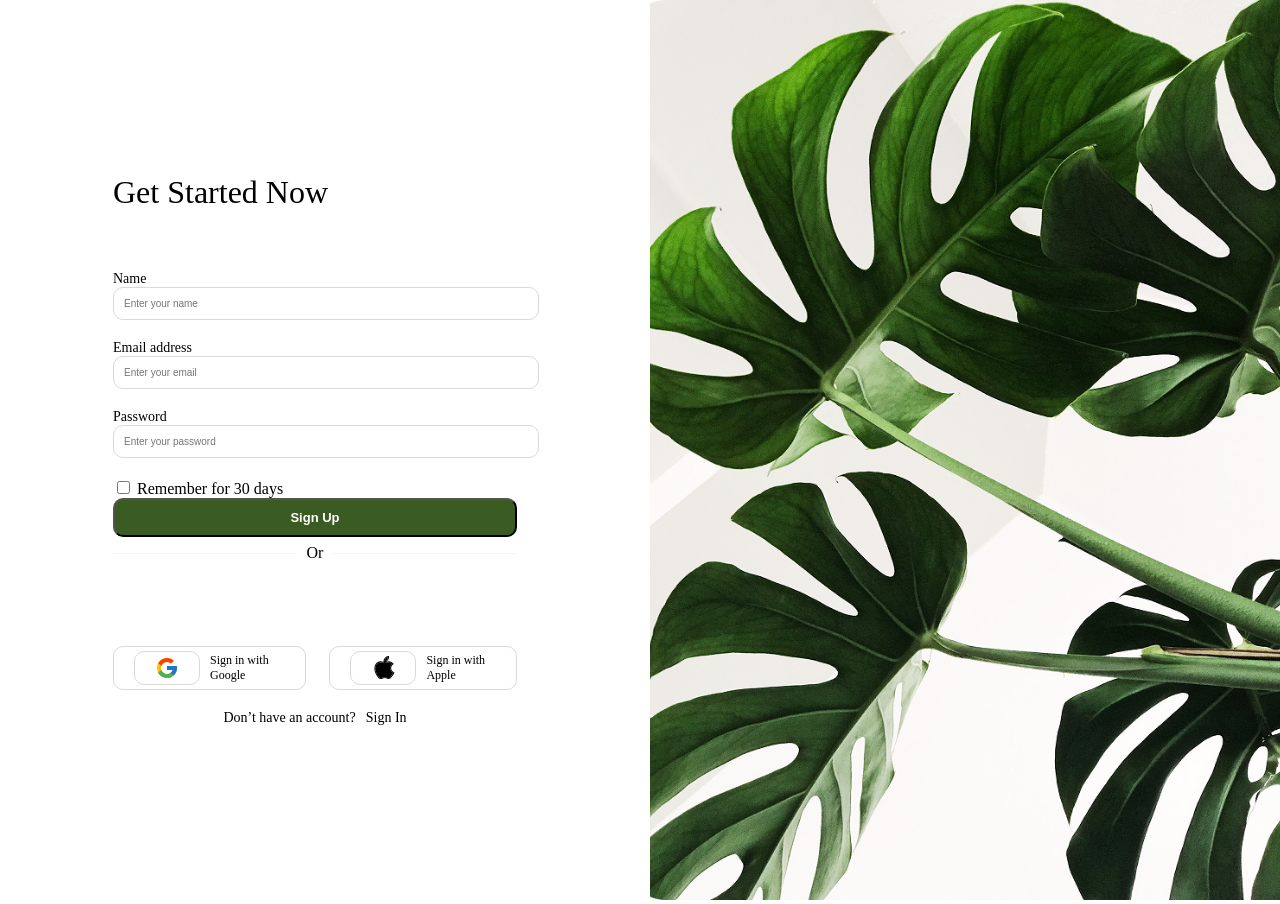
==== index.html @ 3b07dc98 "First commit" ====
<!doctype html>
<html lang="en">
  <head>
    <meta charset="UTF-8" />
    <meta name="viewport" content="width=device-width, initial-scale=1.0" />
    <title>Document</title>
    <!-- import styles -->
    <link rel="stylesheet" href="styles.css" />
  </head>
  <body>
    <div class="auth-container">
      <div class="auth-left">
        <div class="heading">Get Started Now</div>
        <div class="form">
          <div class="form-name">
            <div class="form-label">Name</div>
            <input type="text" placeholder="Enter your name" />
          </div>
          <div class="form-email">
            <div class="form-label">Email address</div>
            <input type="email" placeholder="Enter your email" />
          </div>
          <div class="form-password">
            <div class="form-label">Password</div>
            <input type="password" placeholder="Enter your password" />
          </div>
          <div class="form-remember">
            <input type="checkbox" id="terms" />
            <label for="terms">Remember for 30 days</label>
          </div>
        </div>
        <div class="form-button">
          <button>Sign Up</button>
        </div>
        <div class="form-or">
          <div class="form-or-line"></div>
          <div class="form-or-text">Or</div>
          <div class="form-or-line"></div>
        </div>
        <div class="form-social">
          <div class="form-icons">
            <div class="form-icon">
              <div class="form-icon">
                <img src="images/icon_google.svg" alt="">
              </div>
              <div class="form-icon-text">Sign in with Google</div>
            </div>
            <div class="form-icon">
              <div class="form-icon">
                <img src="images/icon_apple.svg" alt="">
              </div>
              <div class="form-icon-text">Sign in with Apple</div>
            </div>
          </div>
          <div class="form-signin">
            <div>Don’t have an account?</div>
            <div>Sign In</div>
          </div>
        </div>
      </div>
      <div class="auth-right">
        <img src="images/background_auth.png" alt="Logo" width="100" />
      </div>
    </div>
  </body>
</html>
---- styles.css ----
.auth-container{
    display: grid;
    grid-template-columns: 1fr 1fr;
    gap: 20px;
    height: 100vh;
}
.heading{
    font-size: 32px;
    font-weight: medium;
    margin-bottom: 60px;
}
.form-label{
    font-size: 14px;
    font-style: medium;
}
.form-name input, .form-email input, .form-password input {
    border: 1px solid #D9D9D9;
    border-radius: 10px;
    padding: 10px ;
    width: 100%;
    font-size: 10px;
}
.form{
    display: flex;
    flex-direction: column;
    gap:20px;
}
.form-remmerber label{
    font-size: 9px;
}
.form-remmerber input{
    width: 10px;
    height: 10px;
    border-radius: 2px;
}
.form-remmerber{
    display: flex;
    align-items: center;
    margin-bottom: 20px;
}
.form-button button{
    background: #3a5b22;
    border-radius: 10px;
    padding: 10px ;
    width: 100%;
    color: #FFFFFF;
    font-size: 13px;
    font-weight: bold;
    margin-bottom: 7px;
}
.form-or{
    display: flex;
    align-items: center;
    gap: 10px;
    margin-bottom: 84px;
    font-style: 10px;
}
.form-or-line{
    width: 100%;
    height: 1px;
    background: #f5f5f5;
}   
.form-social{
    display: flex;
    gap: 20px;
    flex-direction: column;
}
.form-icons{
    display: flex;
    gap: 23px;
}
.form-icon{
    display: flex;
    gap: 10px;
    align-items: center;
    border: 1px solid #D9D9D9;
    border-radius: 10px;
    padding: 4px 20px;
    font-size: 12px;
}
.form-signin{
    display: flex;
    gap: 10px;
    font-size: 14px;
    text-align: center;
    align-items: center;
    justify-content: center;
}
.auth-right img{
    width: 100%;
    height: 100%;
    object-fit: cover;
}
.auth-left{
    max-width: 404px;
    display: flex;
    flex-direction: column;
    justify-content: center;
    margin: 0 auto;
}
body{
margin: 0;
}
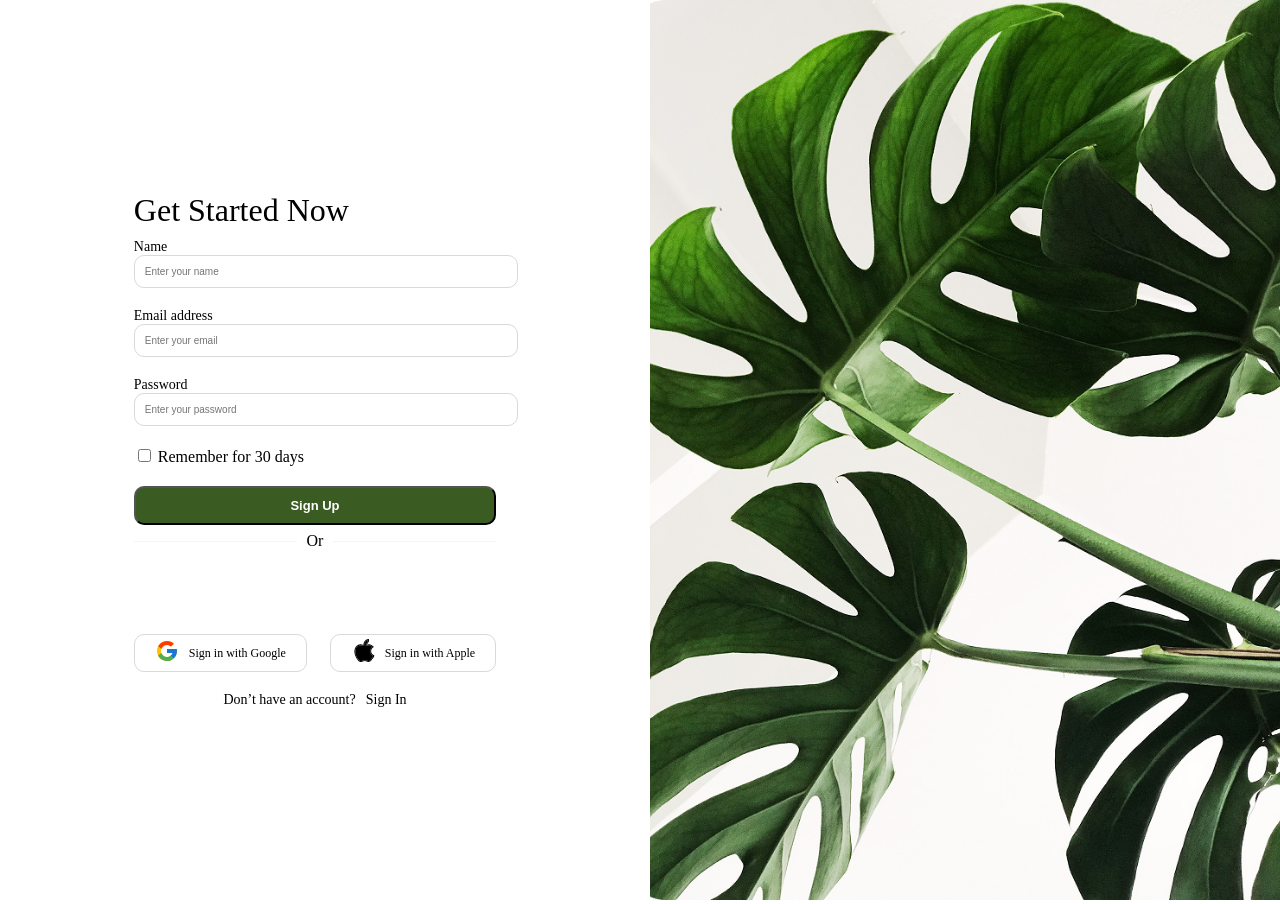
==== commit 1137d407: "Refactor login page and update styles for better layout and spacing" ====
--- a/index.html
+++ b/index.html
@@ -40,13 +40,13 @@
         <div class="form-social">
           <div class="form-icons">
             <div class="form-icon">
-              <div class="form-icon">
+              <div class="form-icon1">
                 <img src="images/icon_google.svg" alt="">
               </div>
               <div class="form-icon-text">Sign in with Google</div>
             </div>
             <div class="form-icon">
-              <div class="form-icon">
+              <div class="form-icon1">
                 <img src="images/icon_apple.svg" alt="">
               </div>
               <div class="form-icon-text">Sign in with Apple</div>
--- a/styles.css
+++ b/styles.css
@@ -3,11 +3,12 @@
     grid-template-columns: 1fr 1fr;
     gap: 20px;
     height: 100vh;
+    
 }
 .heading{
     font-size: 32px;
     font-weight: medium;
-    margin-bottom: 60px;
+    margin-bottom: 10px;
 }
 .form-label{
     font-size: 14px;
@@ -27,6 +28,7 @@
 }
 .form-remmerber label{
     font-size: 9px;
+    margin: 10px;
 }
 .form-remmerber input{
     width: 10px;
@@ -47,6 +49,7 @@
     font-size: 13px;
     font-weight: bold;
     margin-bottom: 7px;
+    margin-top: 20px;
 }
 .form-or{
     display: flex;
@@ -100,4 +103,10 @@
 }
 body{
 margin: 0;
+}
+.heading1{
+    font-size: 16px;
+    font-style: medium;
+    margin-bottom: 60px;
+
 }
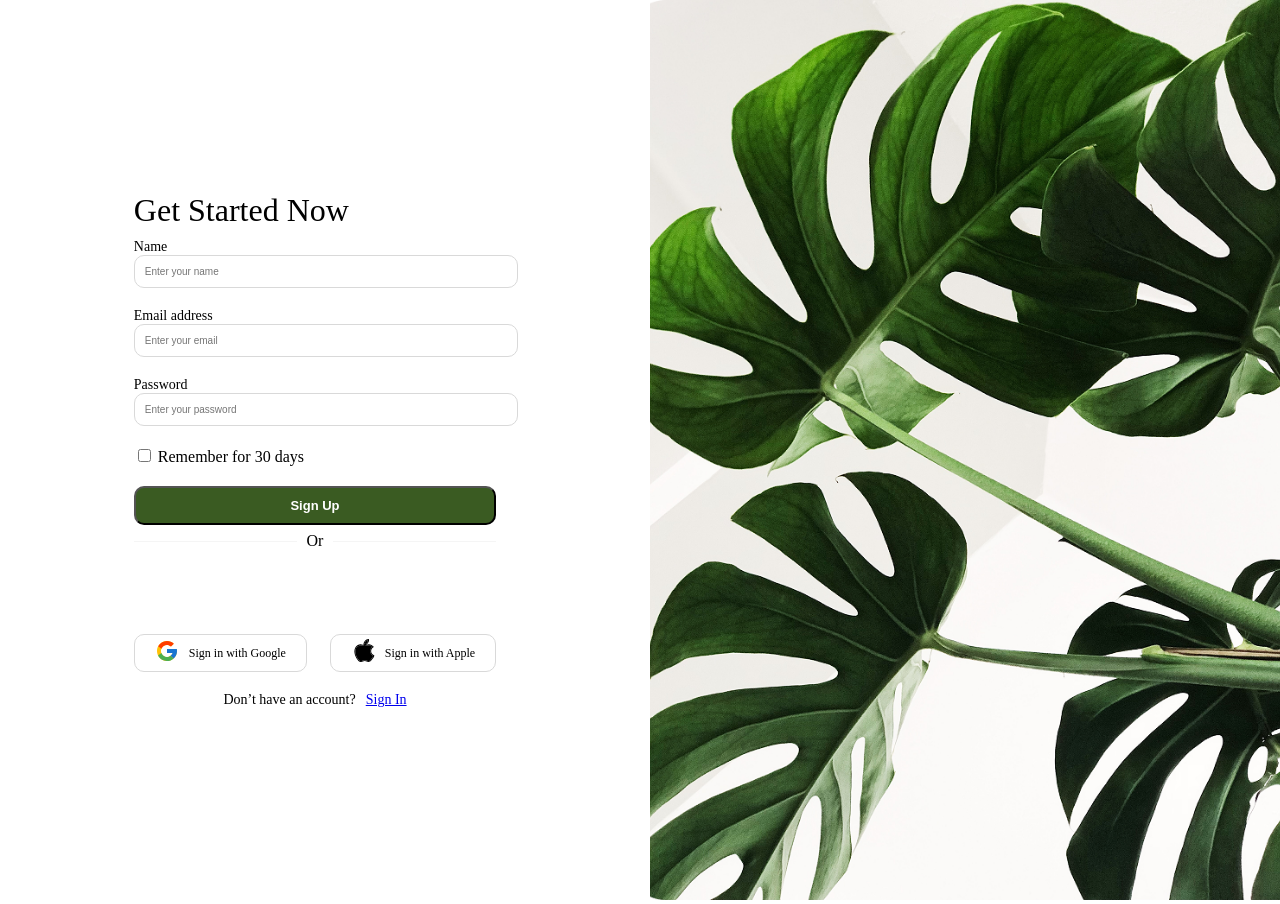
==== commit fe559814: "Add password input field and update sign-in link in forms" ====
--- a/index.html
+++ b/index.html
@@ -22,6 +22,7 @@
           </div>
           <div class="form-password">
             <div class="form-label">Password</div>
+            
             <input type="password" placeholder="Enter your password" />
           </div>
           <div class="form-remember">
@@ -54,7 +55,7 @@
           </div>
           <div class="form-signin">
             <div>Don’t have an account?</div>
-            <div>Sign In</div>
+            <a href="login.html">Sign In</a>
           </div>
         </div>
       </div>
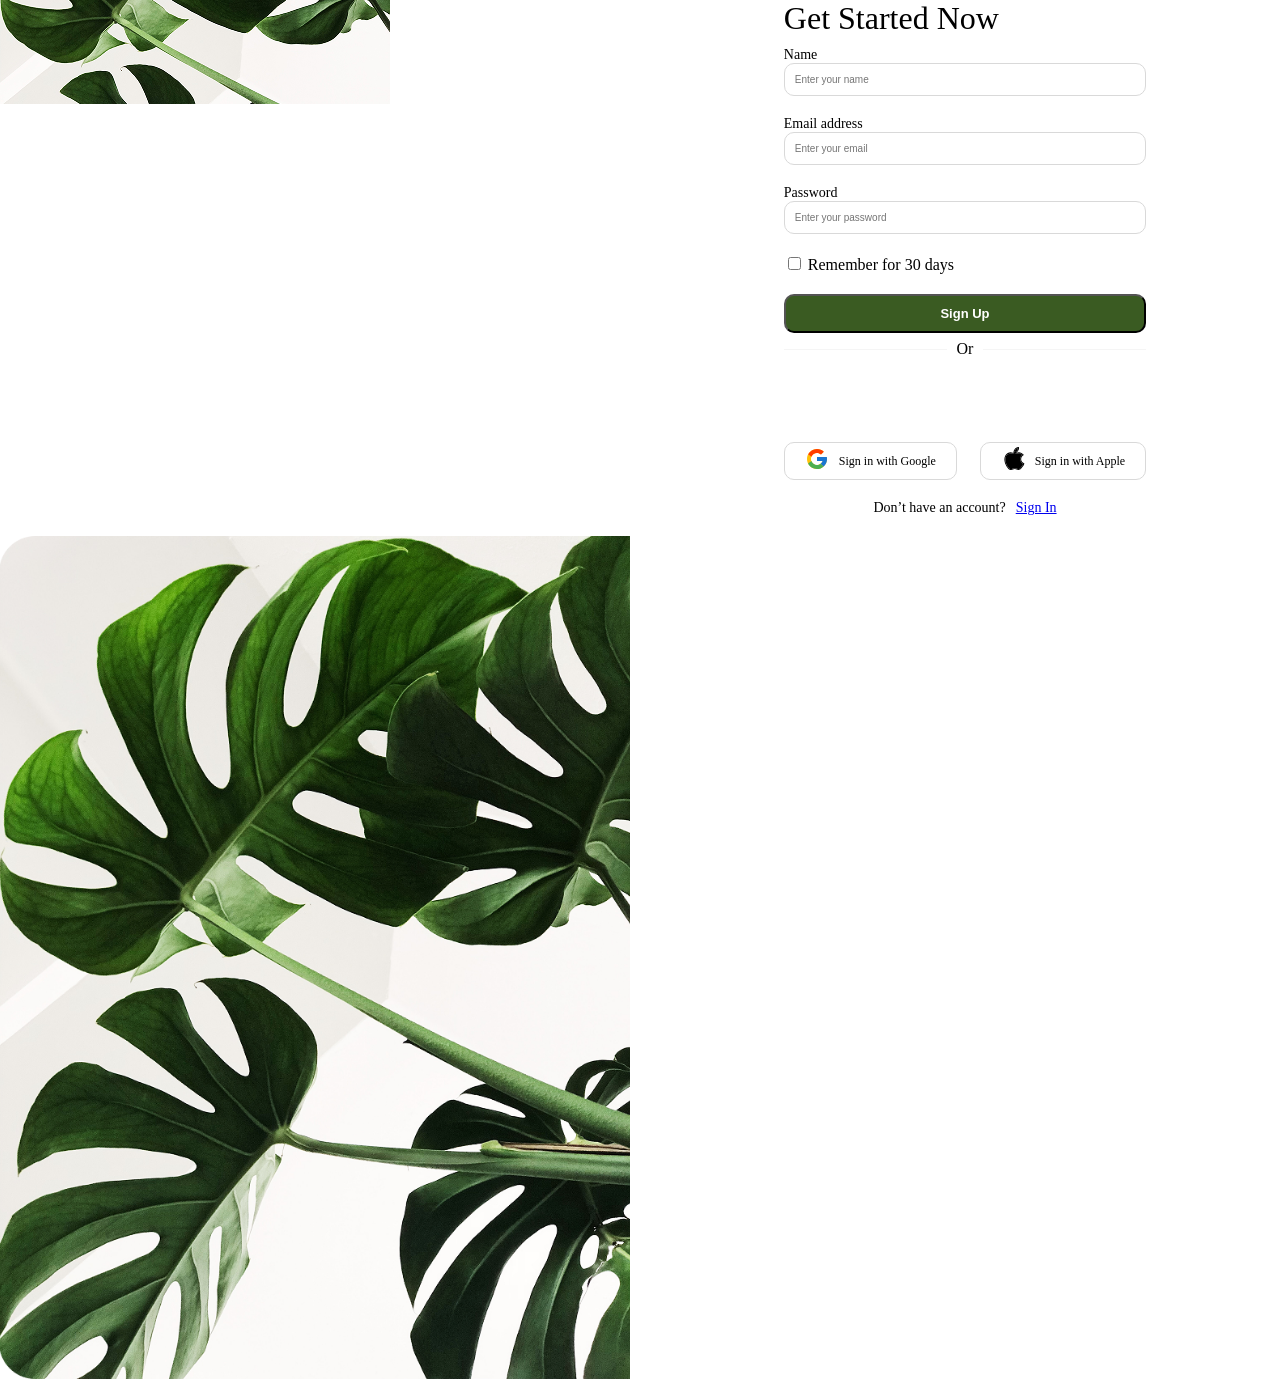
==== commit d59ee8e4: "Refactor code structure for improved readability and maintainability" ====
--- a/index.html
+++ b/index.html
@@ -9,6 +9,9 @@
   </head>
   <body>
     <div class="auth-container">
+      <div class="img-mobile">
+        <img src="images/background_auth_mobile.png" alt="Logo" />
+      </div>
       <div class="auth-left">
         <div class="heading">Get Started Now</div>
         <div class="form">
@@ -22,7 +25,7 @@
           </div>
           <div class="form-password">
             <div class="form-label">Password</div>
-            
+
             <input type="password" placeholder="Enter your password" />
           </div>
           <div class="form-remember">
@@ -42,13 +45,13 @@
           <div class="form-icons">
             <div class="form-icon">
               <div class="form-icon1">
-                <img src="images/icon_google.svg" alt="">
+                <img src="images/icon_google.svg" alt="" />
               </div>
               <div class="form-icon-text">Sign in with Google</div>
             </div>
             <div class="form-icon">
               <div class="form-icon1">
-                <img src="images/icon_apple.svg" alt="">
+                <img src="images/icon_apple.svg" alt="" />
               </div>
               <div class="form-icon-text">Sign in with Apple</div>
             </div>
@@ -65,4 +68,3 @@
     </div>
   </body>
 </html>
-
--- a/styles.css
+++ b/styles.css
@@ -1,112 +1,143 @@
-.auth-container{
-    display: grid;
-    grid-template-columns: 1fr 1fr;
-    gap: 20px;
-    height: 100vh;
-    
+.auth-container {
+  display: grid;
+  grid-template-columns: 1fr 1fr;
+  gap: 20px;
+  height: 100vh;
 }
-.heading{
-    font-size: 32px;
-    font-weight: medium;
-    margin-bottom: 10px;
+.heading {
+  font-size: 32px;
+  font-weight: medium;
+  margin-bottom: 10px;
 }
-.form-label{
-    font-size: 14px;
-    font-style: medium;
+.form-label {
+  font-size: 14px;
+  font-style: medium;
 }
-.form-name input, .form-email input, .form-password input {
-    border: 1px solid #D9D9D9;
-    border-radius: 10px;
-    padding: 10px ;
+.form-name input,
+.form-email input,
+.form-password input {
+  border: 1px solid #d9d9d9;
+  border-radius: 10px;
+  padding: 10px;
+  width: 100%;
+  font-size: 10px;
+}
+.form {
+  display: flex;
+  flex-direction: column;
+  gap: 20px;
+}
+.form-remmerber label {
+  font-size: 9px;
+  margin: 10px;
+}
+.form-remmerber input {
+  width: 10px;
+  height: 10px;
+  border-radius: 2px;
+}
+.form-remmerber {
+  display: flex;
+  align-items: center;
+  margin-bottom: 20px;
+}
+.form-button button {
+  background: #3a5b22;
+  border-radius: 10px;
+  padding: 10px;
+  width: 100%;
+  color: #ffffff;
+  font-size: 13px;
+  font-weight: bold;
+  margin-bottom: 7px;
+  margin-top: 20px;
+}
+.form-or {
+  display: flex;
+  align-items: center;
+  gap: 10px;
+  margin-bottom: 84px;
+  font-style: 10px;
+}
+.form-or-line {
+  width: 100%;
+  height: 1px;
+  background: #f5f5f5;
+}
+.form-social {
+  display: flex;
+  gap: 20px;
+  flex-direction: column;
+}
+.form-icons {
+  display: flex;
+  gap: 23px;
+}
+.form-icon {
+  display: flex;
+  gap: 10px;
+  align-items: center;
+  border: 1px solid #d9d9d9;
+  border-radius: 10px;
+  padding: 4px 20px;
+  font-size: 12px;
+}
+.form-signin {
+  display: flex;
+  gap: 10px;
+  font-size: 14px;
+  text-align: center;
+  align-items: center;
+  justify-content: center;
+}
+.auth-right img {
+  width: 100%;
+  height: 100%;
+  object-fit: cover;
+}
+.auth-left {
+  max-width: 404px;
+  display: flex;
+  flex-direction: column;
+  justify-content: center;
+  margin: 0 auto;
+}
+body {
+  margin: 0;
+}
+.heading1 {
+  font-size: 16px;
+  font-style: medium;
+  margin-bottom: 60px;
+}
+* {
+  box-sizing: border-box;
+}
+@media (max-width: 768px) {
+  .form-row {
+    flex-direction: row;
+  }
+  .form-icons {
+    flex-direction: column;
+  }
+  .auth-right {
+    display: none;
+  }
+  .auth-container {
+    gap: 0;
+    grid-template-columns: auto;
+    height: fit-content;
+  }
+  .auth-left {
     width: 100%;
-    font-size: 10px;
+  }
+  .form-icon {
+    justify-content: center;
+  }
+  .img-mobile img {
+    width: 100%;
+  }
+  .auth-left {
+    margin-top: 24px;
+  }
 }
-.form{
-    display: flex;
-    flex-direction: column;
-    gap:20px;
-}
-.form-remmerber label{
-    font-size: 9px;
-    margin: 10px;
-}
-.form-remmerber input{
-    width: 10px;
-    height: 10px;
-    border-radius: 2px;
-}
-.form-remmerber{
-    display: flex;
-    align-items: center;
-    margin-bottom: 20px;
-}
-.form-button button{
-    background: #3a5b22;
-    border-radius: 10px;
-    padding: 10px ;
-    width: 100%;
-    color: #FFFFFF;
-    font-size: 13px;
-    font-weight: bold;
-    margin-bottom: 7px;
-    margin-top: 20px;
-}
-.form-or{
-    display: flex;
-    align-items: center;
-    gap: 10px;
-    margin-bottom: 84px;
-    font-style: 10px;
-}
-.form-or-line{
-    width: 100%;
-    height: 1px;
-    background: #f5f5f5;
-}   
-.form-social{
-    display: flex;
-    gap: 20px;
-    flex-direction: column;
-}
-.form-icons{
-    display: flex;
-    gap: 23px;
-}
-.form-icon{
-    display: flex;
-    gap: 10px;
-    align-items: center;
-    border: 1px solid #D9D9D9;
-    border-radius: 10px;
-    padding: 4px 20px;
-    font-size: 12px;
-}
-.form-signin{
-    display: flex;
-    gap: 10px;
-    font-size: 14px;
-    text-align: center;
-    align-items: center;
-    justify-content: center;
-}
-.auth-right img{
-    width: 100%;
-    height: 100%;
-    object-fit: cover;
-}
-.auth-left{
-    max-width: 404px;
-    display: flex;
-    flex-direction: column;
-    justify-content: center;
-    margin: 0 auto;
-}
-body{
-margin: 0;
-}
-.heading1{
-    font-size: 16px;
-    font-style: medium;
-    margin-bottom: 60px;
-
-}
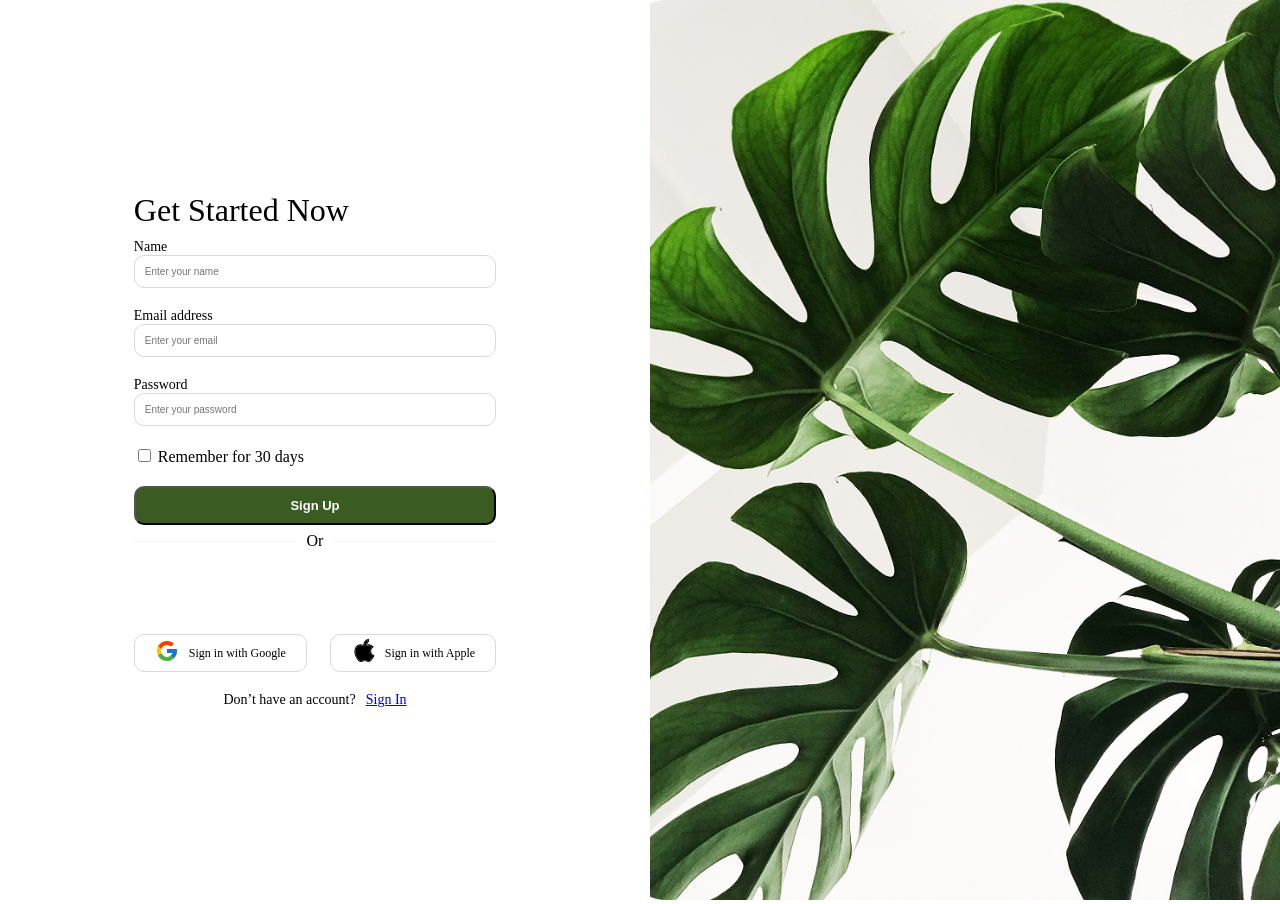
==== commit 7a3aa2e3: "Update page titles and improve text formatting in login and sign-up pages" ====
--- a/index.html
+++ b/index.html
@@ -3,7 +3,7 @@
   <head>
     <meta charset="UTF-8" />
     <meta name="viewport" content="width=device-width, initial-scale=1.0" />
-    <title>Document</title>
+    <title>Sign Up</title>
     <!-- import styles -->
     <link rel="stylesheet" href="styles.css" />
   </head>
--- a/styles.css
+++ b/styles.css
@@ -113,6 +113,9 @@
 * {
   box-sizing: border-box;
 }
+.img-mobile {
+  display: none;
+}
 @media (max-width: 768px) {
   .form-row {
     flex-direction: row;
@@ -140,4 +143,7 @@
   .auth-left {
     margin-top: 24px;
   }
+  .img-mobile {
+    display: block;
+  }
 }
